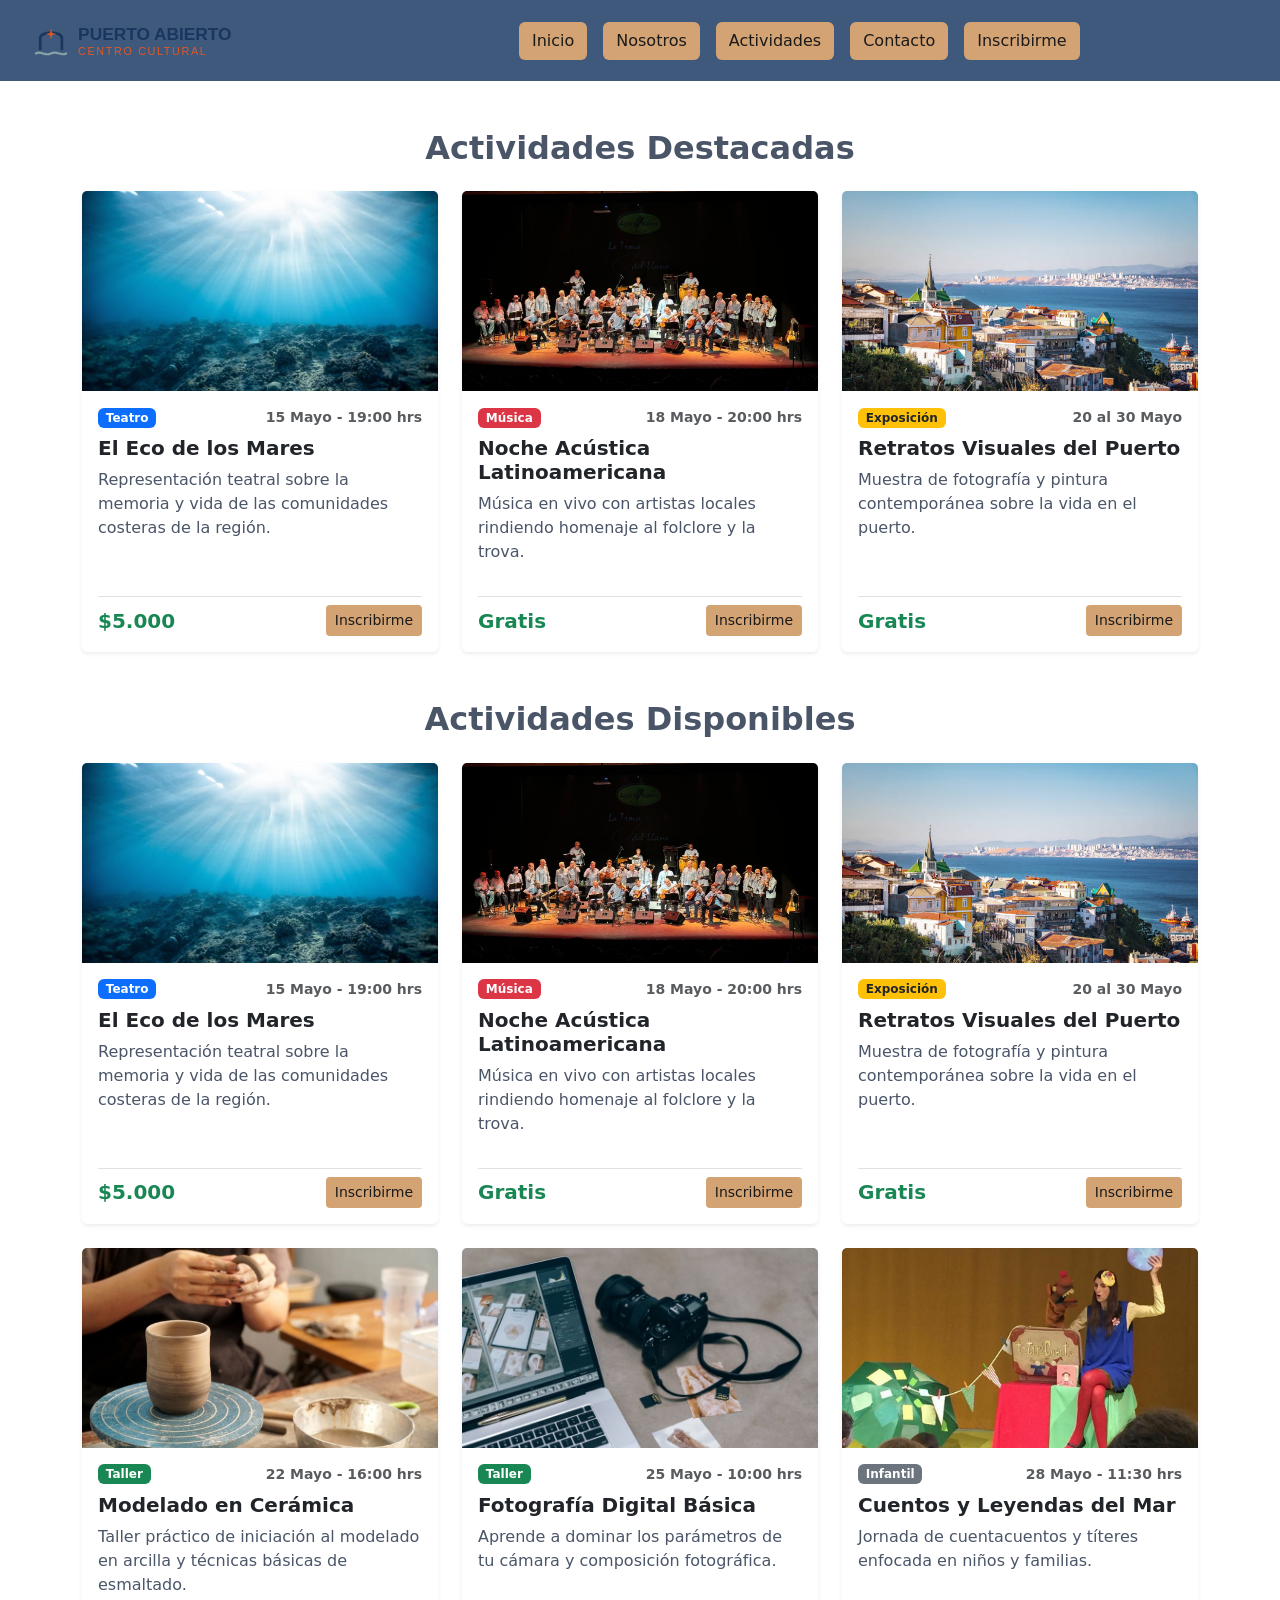
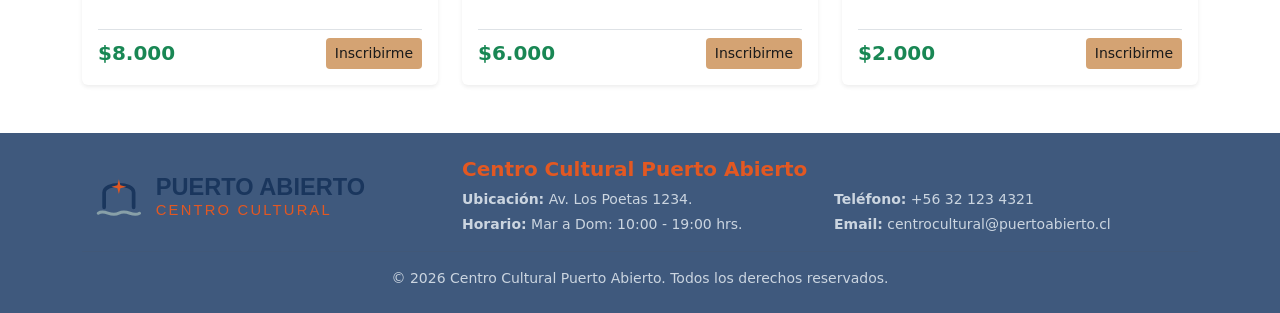
==== actividades.html @ 4dad13dc "Add files via upload" ====
<!DOCTYPE html>
<html lang="es">
<head>
    <meta charset="UTF-8">
    <meta name="viewport" content="width=device-width, initial-scale=1.0">
    <title>Centro Cultural Puerto Abierto</title>

    <link rel="stylesheet" href="css/bootstrap.css">
    <link rel="stylesheet" href="css/estilos.css">

    <link rel="preconnect" href="https://fonts.googleapis.com">
    <link rel="preconnect" href="https://fonts.gstatic.com" crossorigin>
    <link href="https://fonts.googleapis.com/css2?family=Montserrat:wght@400;700&family=Raleway:wght@400;600;700&display=swap" rel="stylesheet">
</head>

<body class="d-flex flex-column min-vh-100">

    <!-- HEADER -->
    <header class="header-custom sticky-top">
        <nav class="navbar navbar-expand-lg py-2">
            <div class="container-fluid px-lg-4">
                
                <a class="navbar-brand" href="index.html">
                    <img src="images/icon.svg" alt="Logo Puerto Abierto" height="55">
                </a>

                <button class="navbar-toggler bg-light" type="button" data-bs-toggle="collapse" data-bs-target="#menuNavegacion">
                    <span class="navbar-toggler-icon"></span>
                </button>

                <div class="collapse navbar-collapse justify-content-center mt-3 mt-lg-0" id="menuNavegacion">
                    <div class="navbar-nav gap-2 gap-lg-3 text-center">
                        <a class="btn btn-gold" href="index.html">Inicio</a>
                        <a class="btn btn-gold" href="nosotros.html">Nosotros</a>
                        <a class="btn btn-gold" href="actividades.html">Actividades</a>
                        <a class="btn btn-gold" href="contacto.html">Contacto</a>
                        <a class="btn btn-gold" href="inscripcion.html">Inscribirme</a>
                    </div>
                </div>

            </div>
        </nav>
    </header>

    <!-- MAIN -->
    <main class="flex-grow-1">
        <section id="actividades" class="py-5 secondary-background">
            <div class="container">
                
                <h2 class="text-center secondary-text fw-bold mb-4">Actividades Destacadas</h2>
                
                <div class="row g-4 mb-5">

                    <div class="col-12 col-md-6 col-lg-4">
                        <div class="card h-100 shadow-sm border-0">
                            <img src="images/ecos.jpg" class="card-img-top" alt="Obra El Eco de los Mares" style="height: 200px; object-fit: cover;">
                            <div class="card-body d-flex flex-column">
                                <div class="d-flex justify-content-between align-items-center mb-2">
                                    <span class="badge bg-primary">Teatro</span>
                                    <small class="text-muted fw-bold">15 Mayo - 19:00 hrs</small>
                                </div>
                                <h5 class="card-title fw-bold">El Eco de los Mares</h5>
                                <p class="card-text secondary-text flex-grow-1">Representación teatral sobre la memoria y vida de las comunidades costeras de la región.</p>
                                <div class="d-flex justify-content-between align-items-center mt-3 pt-2 border-top">
                                    <span class="fw-bold text-success fs-5">$5.000</span>
                                    <a href="inscripcion.html" class="btn btn-gold btn-sm">Inscribirme</a>
                                </div>
                            </div>
                        </div>
                    </div>

                    <div class="col-12 col-md-6 col-lg-4">
                        <div class="card h-100 shadow-sm border-0">
                            <img src="images/acustica.jpeg" class="card-img-top" alt="Concierto Acústico" style="height: 200px; object-fit: cover;">
                            <div class="card-body d-flex flex-column">
                                <div class="d-flex justify-content-between align-items-center mb-2">
                                    <span class="badge bg-danger">Música</span>
                                    <small class="text-muted fw-bold">18 Mayo - 20:00 hrs</small>
                                </div>
                                <h5 class="card-title fw-bold">Noche Acústica Latinoamericana</h5>
                                <p class="card-text secondary-text flex-grow-1">Música en vivo con artistas locales rindiendo homenaje al folclore y la trova.</p>
                                <div class="d-flex justify-content-between align-items-center mt-3 pt-2 border-top">
                                    <span class="fw-bold text-success fs-5">Gratis</span>
                                    <a href="inscripcion.html" class="btn btn-gold btn-sm">Inscribirme</a>
                                </div>
                            </div>
                        </div>
                    </div>

                    <div class="col-12 col-md-6 col-lg-4">
                        <div class="card h-100 shadow-sm border-0">
                            <img src="images/puerto.jpg" class="card-img-top" alt="Exposición Retratos Visuales" style="height: 200px; object-fit: cover;">
                            <div class="card-body d-flex flex-column">
                                <div class="d-flex justify-content-between align-items-center mb-2">
                                    <span class="badge bg-warning text-dark">Exposición</span>
                                    <small class="text-muted fw-bold">20 al 30 Mayo</small>
                                </div>
                                <h5 class="card-title fw-bold">Retratos Visuales del Puerto</h5>
                                <p class="card-text secondary-text flex-grow-1">Muestra de fotografía y pintura contemporánea sobre la vida en el puerto.</p>
                                <div class="d-flex justify-content-between align-items-center mt-3 pt-2 border-top">
                                    <span class="fw-bold text-success fs-5">Gratis</span>
                                    <a href="inscripcion.html" class="btn btn-gold btn-sm">Inscribirme</a>
                                </div>
                            </div>
                        </div>
                    </div>
                </div>

                <h2 class="text-center secondary-text fw-bold mb-4">Actividades Disponibles</h2>

                <div class="row g-4">

                    <div class="col-12 col-md-6 col-lg-4">
                        <div class="card h-100 shadow-sm border-0">
                            <img src="images/ecos.jpg" class="card-img-top" alt="Obra El Eco de los Mares" style="height: 200px; object-fit: cover;">
                            <div class="card-body d-flex flex-column">
                                <div class="d-flex justify-content-between align-items-center mb-2">
                                    <span class="badge bg-primary">Teatro</span>
                                    <small class="text-muted fw-bold">15 Mayo - 19:00 hrs</small>
                                </div>
                                <h5 class="card-title fw-bold">El Eco de los Mares</h5>
                                <p class="card-text secondary-text flex-grow-1">Representación teatral sobre la memoria y vida de las comunidades costeras de la región.</p>
                                <div class="d-flex justify-content-between align-items-center mt-3 pt-2 border-top">
                                    <span class="fw-bold text-success fs-5">$5.000</span>
                                    <a href="inscripcion.html" class="btn btn-gold btn-sm">Inscribirme</a>
                                </div>
                            </div>
                        </div>
                    </div>

                    <div class="col-12 col-md-6 col-lg-4">
                        <div class="card h-100 shadow-sm border-0">
                            <img src="images/acustica.jpeg" class="card-img-top" alt="Concierto Acústico" style="height: 200px; object-fit: cover;">
                            <div class="card-body d-flex flex-column">
                                <div class="d-flex justify-content-between align-items-center mb-2">
                                    <span class="badge bg-danger">Música</span>
                                    <small class="text-muted fw-bold">18 Mayo - 20:00 hrs</small>
                                </div>
                                <h5 class="card-title fw-bold">Noche Acústica Latinoamericana</h5>
                                <p class="card-text secondary-text flex-grow-1">Música en vivo con artistas locales rindiendo homenaje al folclore y la trova.</p>
                                <div class="d-flex justify-content-between align-items-center mt-3 pt-2 border-top">
                                    <span class="fw-bold text-success fs-5">Gratis</span>
                                    <a href="inscripcion.html" class="btn btn-gold btn-sm">Inscribirme</a>
                                </div>
                            </div>
                        </div>
                    </div>

                    <div class="col-12 col-md-6 col-lg-4">
                        <div class="card h-100 shadow-sm border-0">
                            <img src="images/puerto.jpg" class="card-img-top" alt="Exposición Retratos Visuales" style="height: 200px; object-fit: cover;">
                            <div class="card-body d-flex flex-column">
                                <div class="d-flex justify-content-between align-items-center mb-2">
                                    <span class="badge bg-warning text-dark">Exposición</span>
                                    <small class="text-muted fw-bold">20 al 30 Mayo</small>
                                </div>
                                <h5 class="card-title fw-bold">Retratos Visuales del Puerto</h5>
                                <p class="card-text secondary-text flex-grow-1">Muestra de fotografía y pintura contemporánea sobre la vida en el puerto.</p>
                                <div class="d-flex justify-content-between align-items-center mt-3 pt-2 border-top">
                                    <span class="fw-bold text-success fs-5">Gratis</span>
                                    <a href="inscripcion.html" class="btn btn-gold btn-sm">Inscribirme</a>
                                </div>
                            </div>
                        </div>
                    </div>

                    <div class="col-12 col-md-6 col-lg-4">
                        <div class="card h-100 shadow-sm border-0">
                            <img src="images/taller.jpg" class="card-img-top" alt="Taller de Cerámica" style="height: 200px; object-fit: cover;">
                            <div class="card-body d-flex flex-column">
                                <div class="d-flex justify-content-between align-items-center mb-2">
                                    <span class="badge bg-success">Taller</span>
                                    <small class="text-muted fw-bold">22 Mayo - 16:00 hrs</small>
                                </div>
                                <h5 class="card-title fw-bold">Modelado en Cerámica</h5>
                                <p class="card-text secondary-text flex-grow-1">Taller práctico de iniciación al modelado en arcilla y técnicas básicas de esmaltado.</p>
                                <div class="d-flex justify-content-between align-items-center mt-3 pt-2 border-top">
                                    <span class="fw-bold text-success fs-5">$8.000</span>
                                    <a href="inscripcion.html" class="btn btn-gold btn-sm">Inscribirme</a>
                                </div>
                            </div>
                        </div>
                    </div>

                    <div class="col-12 col-md-6 col-lg-4">
                        <div class="card h-100 shadow-sm border-0">
                            <img src="images/fotografia.jpg" class="card-img-top" alt="Taller Fotografía" style="height: 200px; object-fit: cover;">
                            <div class="card-body d-flex flex-column">
                                <div class="d-flex justify-content-between align-items-center mb-2">
                                    <span class="badge bg-success">Taller</span>
                                    <small class="text-muted fw-bold">25 Mayo - 10:00 hrs</small>
                                </div>
                                <h5 class="card-title fw-bold">Fotografía Digital Básica</h5>
                                <p class="card-text secondary-text flex-grow-1">Aprende a dominar los parámetros de tu cámara y composición fotográfica.</p>
                                <div class="d-flex justify-content-between align-items-center mt-3 pt-2 border-top">
                                    <span class="fw-bold text-success fs-5">$6.000</span>
                                    <a href="inscripcion.html" class="btn btn-gold btn-sm">Inscribirme</a>
                                </div>
                            </div>
                        </div>
                    </div>

                    <div class="col-12 col-md-6 col-lg-4">
                        <div class="card h-100 shadow-sm border-0">
                            <img src="images/cuentacuentos.jpg" class="card-img-top" alt="Cuentacuentos Infantil" style="height: 200px; object-fit: cover;">
                            <div class="card-body d-flex flex-column">
                                <div class="d-flex justify-content-between align-items-center mb-2">
                                    <span class="badge bg-secondary">Infantil</span>
                                    <small class="text-muted fw-bold">28 Mayo - 11:30 hrs</small>
                                </div>
                                <h5 class="card-title fw-bold">Cuentos y Leyendas del Mar</h5>
                                <p class="card-text secondary-text flex-grow-1">Jornada de cuentacuentos y títeres enfocada en niños y familias.</p>
                                <div class="d-flex justify-content-between align-items-center mt-3 pt-2 border-top">
                                    <span class="fw-bold text-success fs-5">$2.000</span>
                                    <a href="inscripcion.html" class="btn btn-gold btn-sm">Inscribirme</a>
                                </div>
                            </div>
                        </div>
                    </div>
                </div>

            </div>
        </section>
    </main>

    <!-- FOOTER -->
    <footer id="contacto" class="footer-custom py-4">
        <div class="container">
            <div class="row align-items-center text-center text-md-start gy-3">
                <div class="col-12 col-md-4 text-center">
                    <img src="images/icon.svg" alt="Logo Centro Cultural Puerto Abierto" class="footer-logo">
                </div>

                <div class="col-12 col-md-8">
                    <h5 class="fw-bold mb-2">Centro Cultural Puerto Abierto</h5>
                    <div class="row g-2 text-muted-custom small">
                        <div class="col-12 col-sm-6">
                            <p class="mb-1"><strong>Ubicación:</strong> Av. Los Poetas 1234.</p>
                            <p class="mb-0"><strong>Horario:</strong> Mar a Dom: 10:00 - 19:00 hrs.</p>
                        </div>
                        <div class="col-12 col-sm-6">
                            <p class="mb-1"><strong>Teléfono:</strong> +56 32 123 4321</p>
                            <p class="mb-0"><strong>Email:</strong> centrocultural@puertoabierto.cl</p>
                        </div>
                    </div>
                </div>
            </div>

            <hr class="my-3 footer-divider">

            <div class="text-center">
                <p class="mb-0 small text-muted-custom">© 2026 Centro Cultural Puerto Abierto. Todos los derechos reservados.</p>
            </div>
        </div>
    </footer>

    <script src="https://cdn.jsdelivr.net/npm/@popperjs/core@2.11.8/dist/umd/popper.min.js" crossorigin="anonymous"></script>
    <script src="https://cdn.jsdelivr.net/npm/bootstrap@5.3.8/dist/js/bootstrap.min.js" crossorigin="anonymous"></script>
</body>
</html>
---- css/estilos.css ----
#inicio {
  background-image: url('../images/Starry_Night_Over_the_Rhone.jpg');
  background-size: cover;
  background-position: center;
  background-repeat: no-repeat;
}

.montserrat-letters {
  font-family: "Montserrat", sans-serif;
  font-optical-sizing: auto;
  font-weight: 400;
  font-style: normal;
}

.raleway-letters {
  font-family: "Raleway", sans-serif;
  font-optical-sizing: auto;
  font-weight: 400;
  font-style: normal;
}

.main-color{
    color:#1A365D;
}

.text-gold{
    color:#D4AF37;
}

.background-gold{
    background-color: #D4AF37;
}

.accent-color{
    color:#E25822;
}

.main-background{
    color:#F7F5F0;
}

.secondary-background{
    color:#88A0A8;
}

.secondary-text{
    color:#4A5568;
}

.header-custom {
    background-color: #3f597d; 
}

.footer-custom {
    background-color: #3f597d; 
    color: #F7F5F0; 
}

.footer-logo {
    height: 75px;
    width: auto;
}

.text-muted-custom {
    color: #CBD5E0; 
}

.footer-custom h5 {
    color: #E25822; 
}

.footer-divider {
    border-color: #4A5568;
}

.btn-header{
    color:white;
    text-decoration: none;
}

.btn-header:hover{
    color:#E25822;
    opacity:1;
}

.btn-interactive{
    background-color: #D4AF37;
    color:white;
}

.btn-interactive:hover{
    background-color: #b3932b;
    color:white;
    opacity:1;
}

.hero-card {
    background: #1e1639;
}

/* Botón cálido que resalta sobre la noche estrellada */
.btn-gold {
    background-color: #d4a373;
    color: #1a1a1a;
}

.btn-gold:hover {
    background-color: #997b2f;
    color: #000;
}
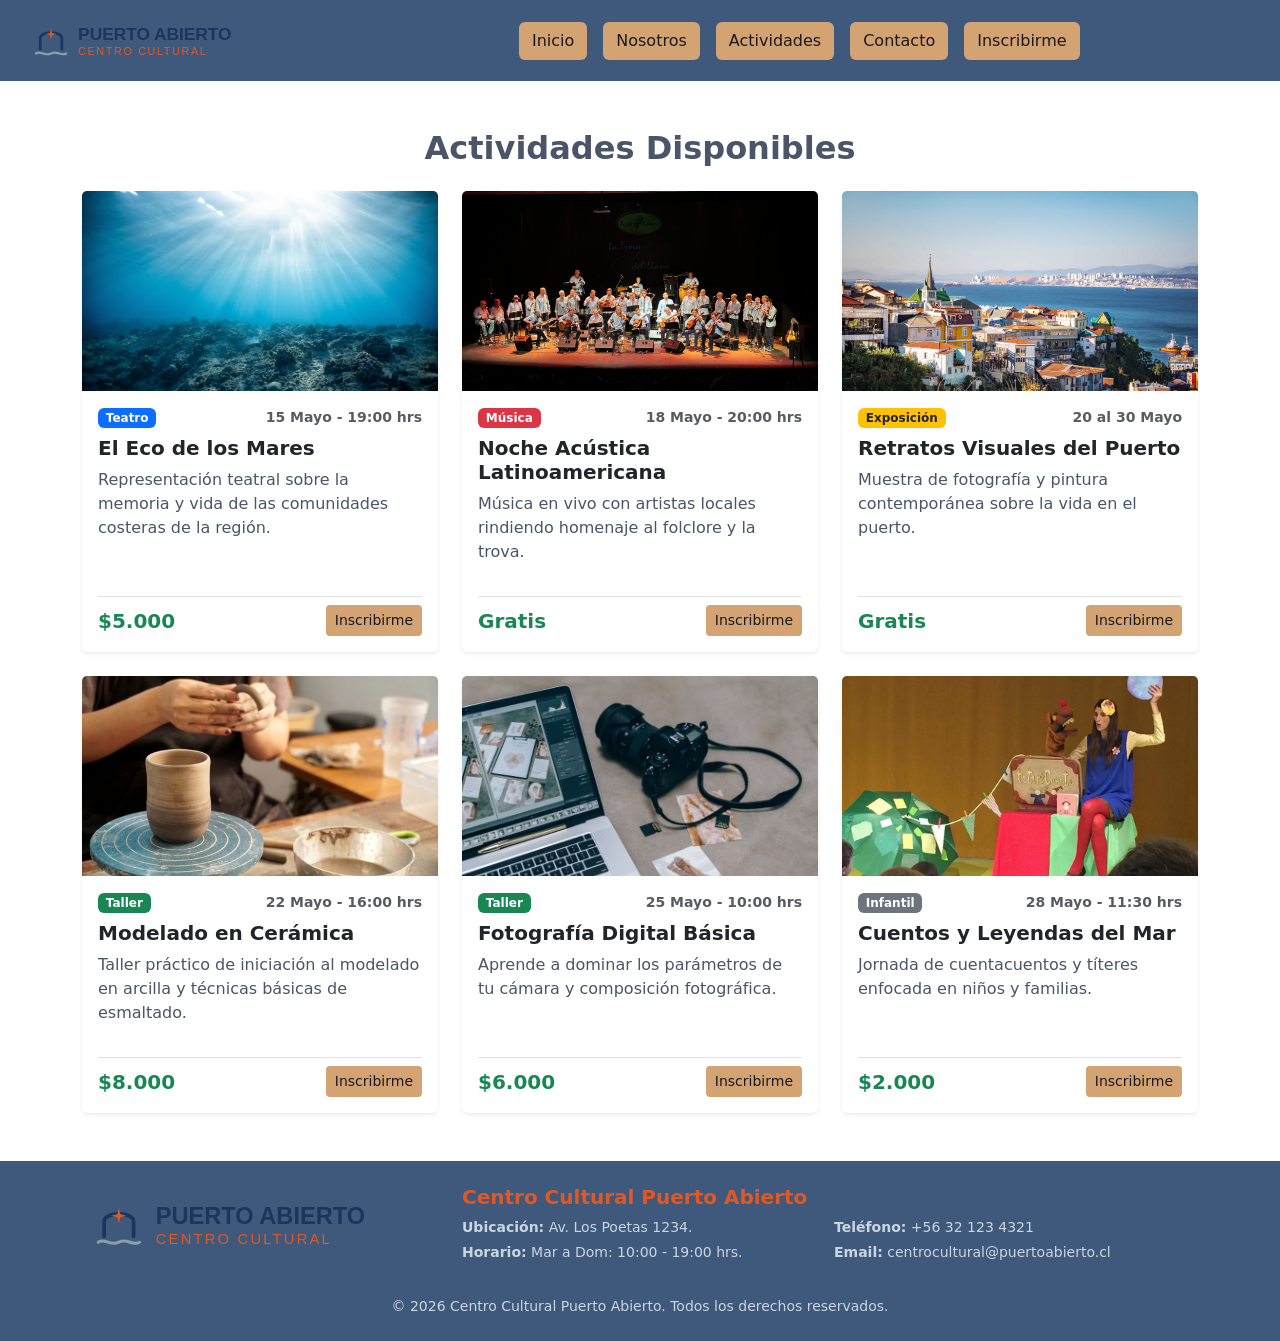
==== commit a64354c6: "Add files via upload" ====
--- a/actividades.html
+++ b/actividades.html
@@ -46,65 +46,6 @@
     <main class="flex-grow-1">
         <section id="actividades" class="py-5 secondary-background">
             <div class="container">
-                
-                <h2 class="text-center secondary-text fw-bold mb-4">Actividades Destacadas</h2>
-                
-                <div class="row g-4 mb-5">
-
-                    <div class="col-12 col-md-6 col-lg-4">
-                        <div class="card h-100 shadow-sm border-0">
-                            <img src="images/ecos.jpg" class="card-img-top" alt="Obra El Eco de los Mares" style="height: 200px; object-fit: cover;">
-                            <div class="card-body d-flex flex-column">
-                                <div class="d-flex justify-content-between align-items-center mb-2">
-                                    <span class="badge bg-primary">Teatro</span>
-                                    <small class="text-muted fw-bold">15 Mayo - 19:00 hrs</small>
-                                </div>
-                                <h5 class="card-title fw-bold">El Eco de los Mares</h5>
-                                <p class="card-text secondary-text flex-grow-1">Representación teatral sobre la memoria y vida de las comunidades costeras de la región.</p>
-                                <div class="d-flex justify-content-between align-items-center mt-3 pt-2 border-top">
-                                    <span class="fw-bold text-success fs-5">$5.000</span>
-                                    <a href="inscripcion.html" class="btn btn-gold btn-sm">Inscribirme</a>
-                                </div>
-                            </div>
-                        </div>
-                    </div>
-
-                    <div class="col-12 col-md-6 col-lg-4">
-                        <div class="card h-100 shadow-sm border-0">
-                            <img src="images/acustica.jpeg" class="card-img-top" alt="Concierto Acústico" style="height: 200px; object-fit: cover;">
-                            <div class="card-body d-flex flex-column">
-                                <div class="d-flex justify-content-between align-items-center mb-2">
-                                    <span class="badge bg-danger">Música</span>
-                                    <small class="text-muted fw-bold">18 Mayo - 20:00 hrs</small>
-                                </div>
-                                <h5 class="card-title fw-bold">Noche Acústica Latinoamericana</h5>
-                                <p class="card-text secondary-text flex-grow-1">Música en vivo con artistas locales rindiendo homenaje al folclore y la trova.</p>
-                                <div class="d-flex justify-content-between align-items-center mt-3 pt-2 border-top">
-                                    <span class="fw-bold text-success fs-5">Gratis</span>
-                                    <a href="inscripcion.html" class="btn btn-gold btn-sm">Inscribirme</a>
-                                </div>
-                            </div>
-                        </div>
-                    </div>
-
-                    <div class="col-12 col-md-6 col-lg-4">
-                        <div class="card h-100 shadow-sm border-0">
-                            <img src="images/puerto.jpg" class="card-img-top" alt="Exposición Retratos Visuales" style="height: 200px; object-fit: cover;">
-                            <div class="card-body d-flex flex-column">
-                                <div class="d-flex justify-content-between align-items-center mb-2">
-                                    <span class="badge bg-warning text-dark">Exposición</span>
-                                    <small class="text-muted fw-bold">20 al 30 Mayo</small>
-                                </div>
-                                <h5 class="card-title fw-bold">Retratos Visuales del Puerto</h5>
-                                <p class="card-text secondary-text flex-grow-1">Muestra de fotografía y pintura contemporánea sobre la vida en el puerto.</p>
-                                <div class="d-flex justify-content-between align-items-center mt-3 pt-2 border-top">
-                                    <span class="fw-bold text-success fs-5">Gratis</span>
-                                    <a href="inscripcion.html" class="btn btn-gold btn-sm">Inscribirme</a>
-                                </div>
-                            </div>
-                        </div>
-                    </div>
-                </div>
 
                 <h2 class="text-center secondary-text fw-bold mb-4">Actividades Disponibles</h2>
 
--- a/css/estilos.css
+++ b/css/estilos.css
@@ -98,7 +98,6 @@
     background: #1e1639;
 }
 
-/* Botón cálido que resalta sobre la noche estrellada */
 .btn-gold {
     background-color: #d4a373;
     color: #1a1a1a;
